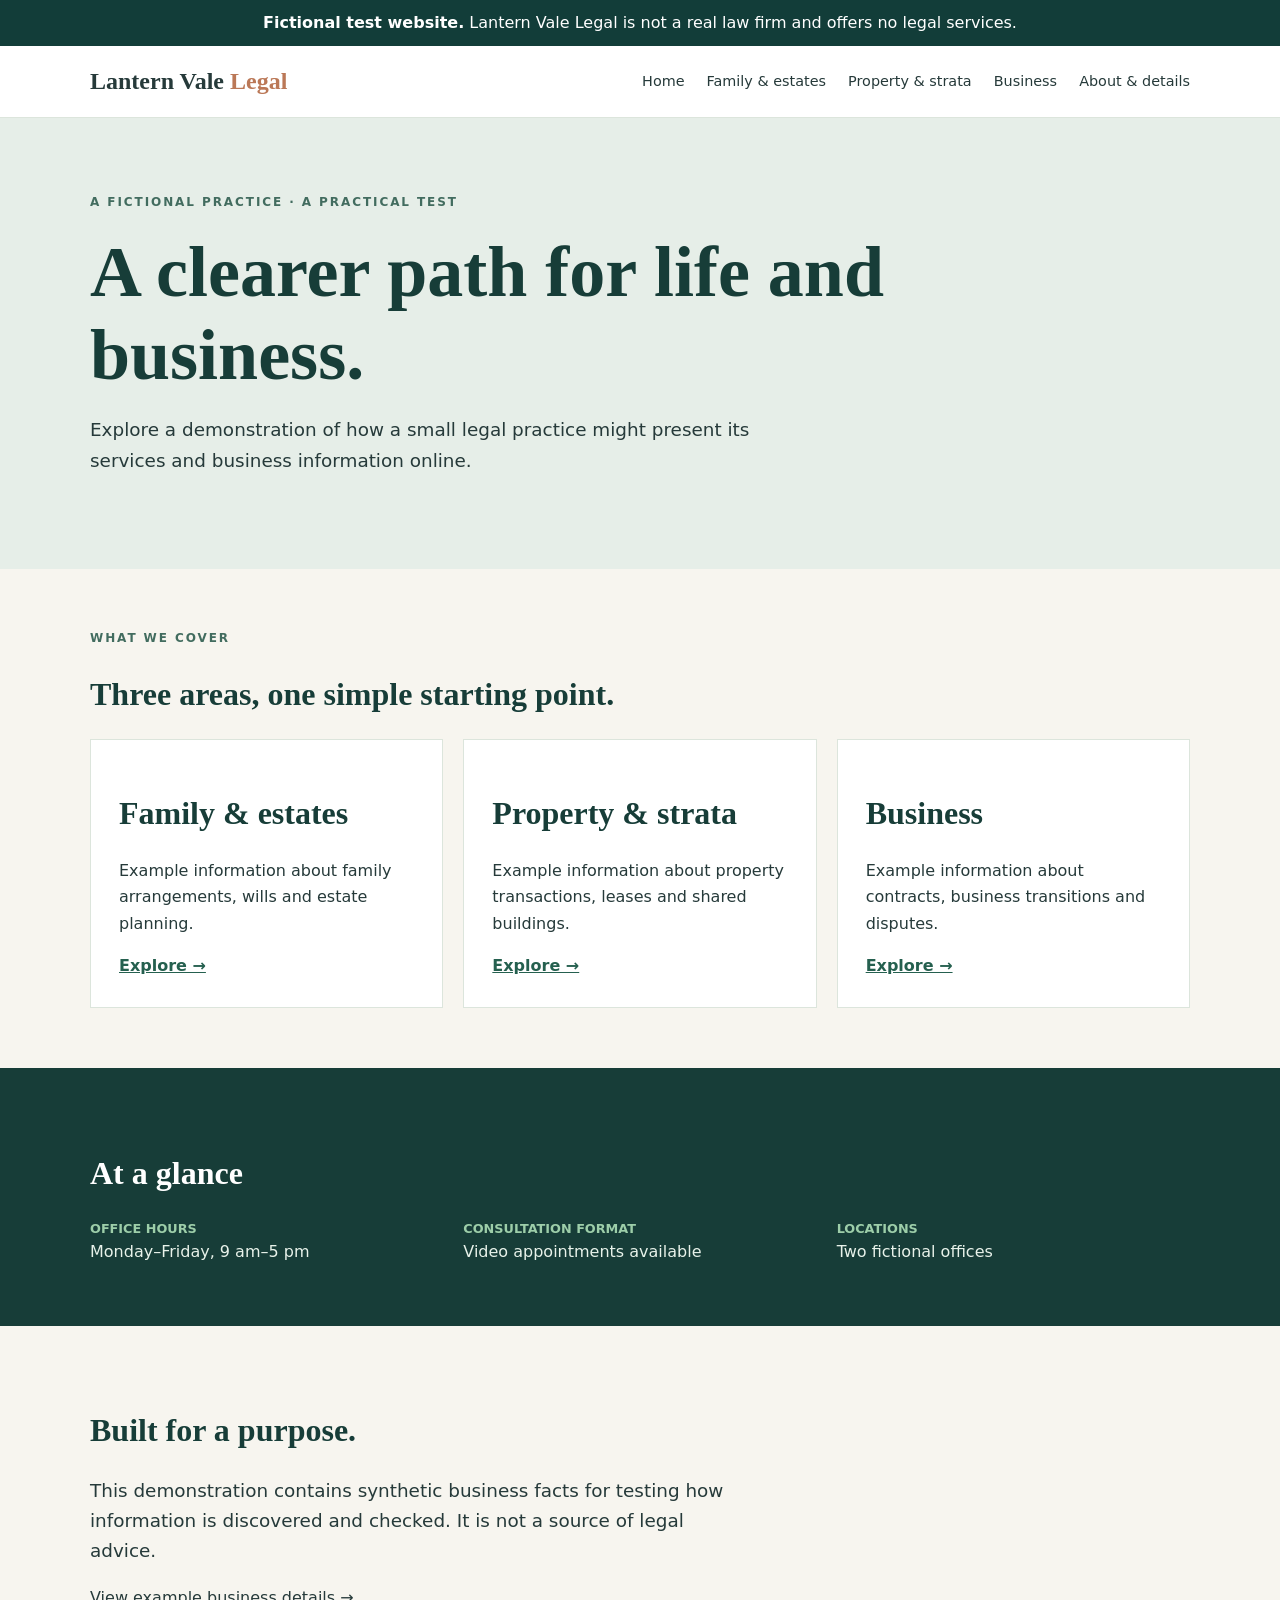
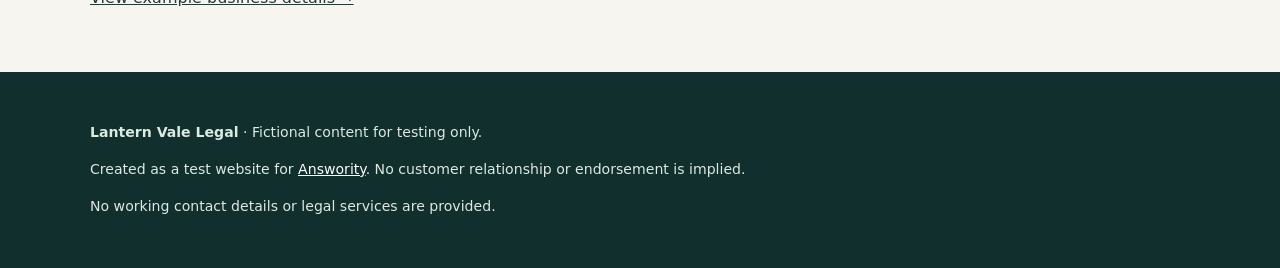
==== index.html @ 18ec0c07 "Add files via upload" ====
<!doctype html><html lang="en"><head><meta charset="utf-8"><meta name="viewport" content="width=device-width,initial-scale=1"><meta name="description" content="A fictional legal-services website for Answority testing. No legal services are offered."><title>Home | Lantern Vale Legal</title><link rel="stylesheet" href="style.css"></head><body><div class="notice"><strong>Fictional test website.</strong> Lantern Vale Legal is not a real law firm and offers no legal services.</div><header><div class="wrap nav"><a class="brand" href="index.html">Lantern Vale <span>Legal</span></a><nav aria-label="Main navigation"><a href="index.html">Home</a><a href="family-estates.html">Family &amp; estates</a><a href="property.html">Property &amp; strata</a><a href="business.html">Business</a><a href="about.html">About &amp; details</a></nav></div></header><main><section class="hero"><div class="wrap"><div class="eyebrow">A fictional practice · A practical test</div><h1>A clearer path for life and business.</h1><p class="lead">Explore a demonstration of how a small legal practice might present its services and business information online.</p></div></section><section class="section wrap"><div class="eyebrow">What we cover</div><h2>Three areas, one simple starting point.</h2><div class="grid"><article class="card"><h2>Family &amp; estates</h2><p>Example information about family arrangements, wills and estate planning.</p><a href="family-estates.html">Explore →</a></article><article class="card"><h2>Property &amp; strata</h2><p>Example information about property transactions, leases and shared buildings.</p><a href="property.html">Explore →</a></article><article class="card"><h2>Business</h2><p>Example information about contracts, business transitions and disputes.</p><a href="business.html">Explore →</a></article></div></section><section class="section band"><div class="wrap"><h2>At a glance</h2><div class="facts"><div><strong>Office hours</strong>Monday–Friday, 9 am–5 pm</div><div><strong>Consultation format</strong>Video appointments available</div><div><strong>Locations</strong>Two fictional offices</div></div></div></section><section class="section wrap"><h2>Built for a purpose.</h2><p class="lead">This demonstration contains synthetic business facts for testing how information is discovered and checked. It is not a source of legal advice.</p><a href="about.html">View example business details →</a></section></main><footer><div class="wrap"><p><strong>Lantern Vale Legal</strong> · Fictional content for testing only.</p><p>Created as a test website for <a href="https://answority.com/">Answority</a>. No customer relationship or endorsement is implied.</p><p>No working contact details or legal services are provided.</p></div></footer></body></html>
---- style.css ----
*{box-sizing:border-box}body{margin:0;background:#f7f5ef;color:#263a3a;font:16px/1.65 system-ui,sans-serif}a{color:inherit}.notice{background:#123d39;color:white;text-align:center;padding:10px}.wrap{width:min(1100px,90%);margin:auto}header{background:white;border-bottom:1px solid #dce5dc}.nav{display:flex;align-items:center;justify-content:space-between;gap:20px;padding:22px 0;flex-wrap:wrap}.brand{font:700 1.5rem Georgia,serif;text-decoration:none}.brand span{color:#bb7857}nav{display:flex;gap:22px;flex-wrap:wrap}nav a{text-decoration:none;font-size:.9rem}nav a:hover{text-decoration:underline}.hero{background:#e6eee8;padding:75px 0}.eyebrow{text-transform:uppercase;letter-spacing:.16em;font-size:.75rem;font-weight:700;color:#426c5f}h1,h2,h3{font-family:Georgia,serif;line-height:1.15;color:#173d38}h1{font-size:clamp(2.5rem,6vw,4.5rem);max-width:800px;margin:18px 0}h2{font-size:2rem}.lead{max-width:660px;font-size:1.15rem}.button{display:inline-block;background:#17483f;color:white;padding:13px 20px;text-decoration:none}.section{padding:60px 0}.grid{display:grid;grid-template-columns:repeat(3,1fr);gap:20px}.card{background:white;border:1px solid #dce5dc;padding:28px}.card a{color:#25604f;font-weight:700}.band{background:#173d38;color:#e8f2ea}.band h2{color:white}.facts{display:grid;grid-template-columns:repeat(3,1fr);gap:20px}.facts strong{display:block;color:#9dcea9;font-size:.8rem;text-transform:uppercase}footer{background:#102f2d;color:#dceae1;padding:35px 0;font-size:.88rem}footer a{color:white}@media(max-width:700px){.grid,.facts{grid-template-columns:1fr}.hero{padding:52px 0}.section{padding:42px 0}.nav{align-items:flex-start;flex-direction:column}nav{gap:12px 18px}}
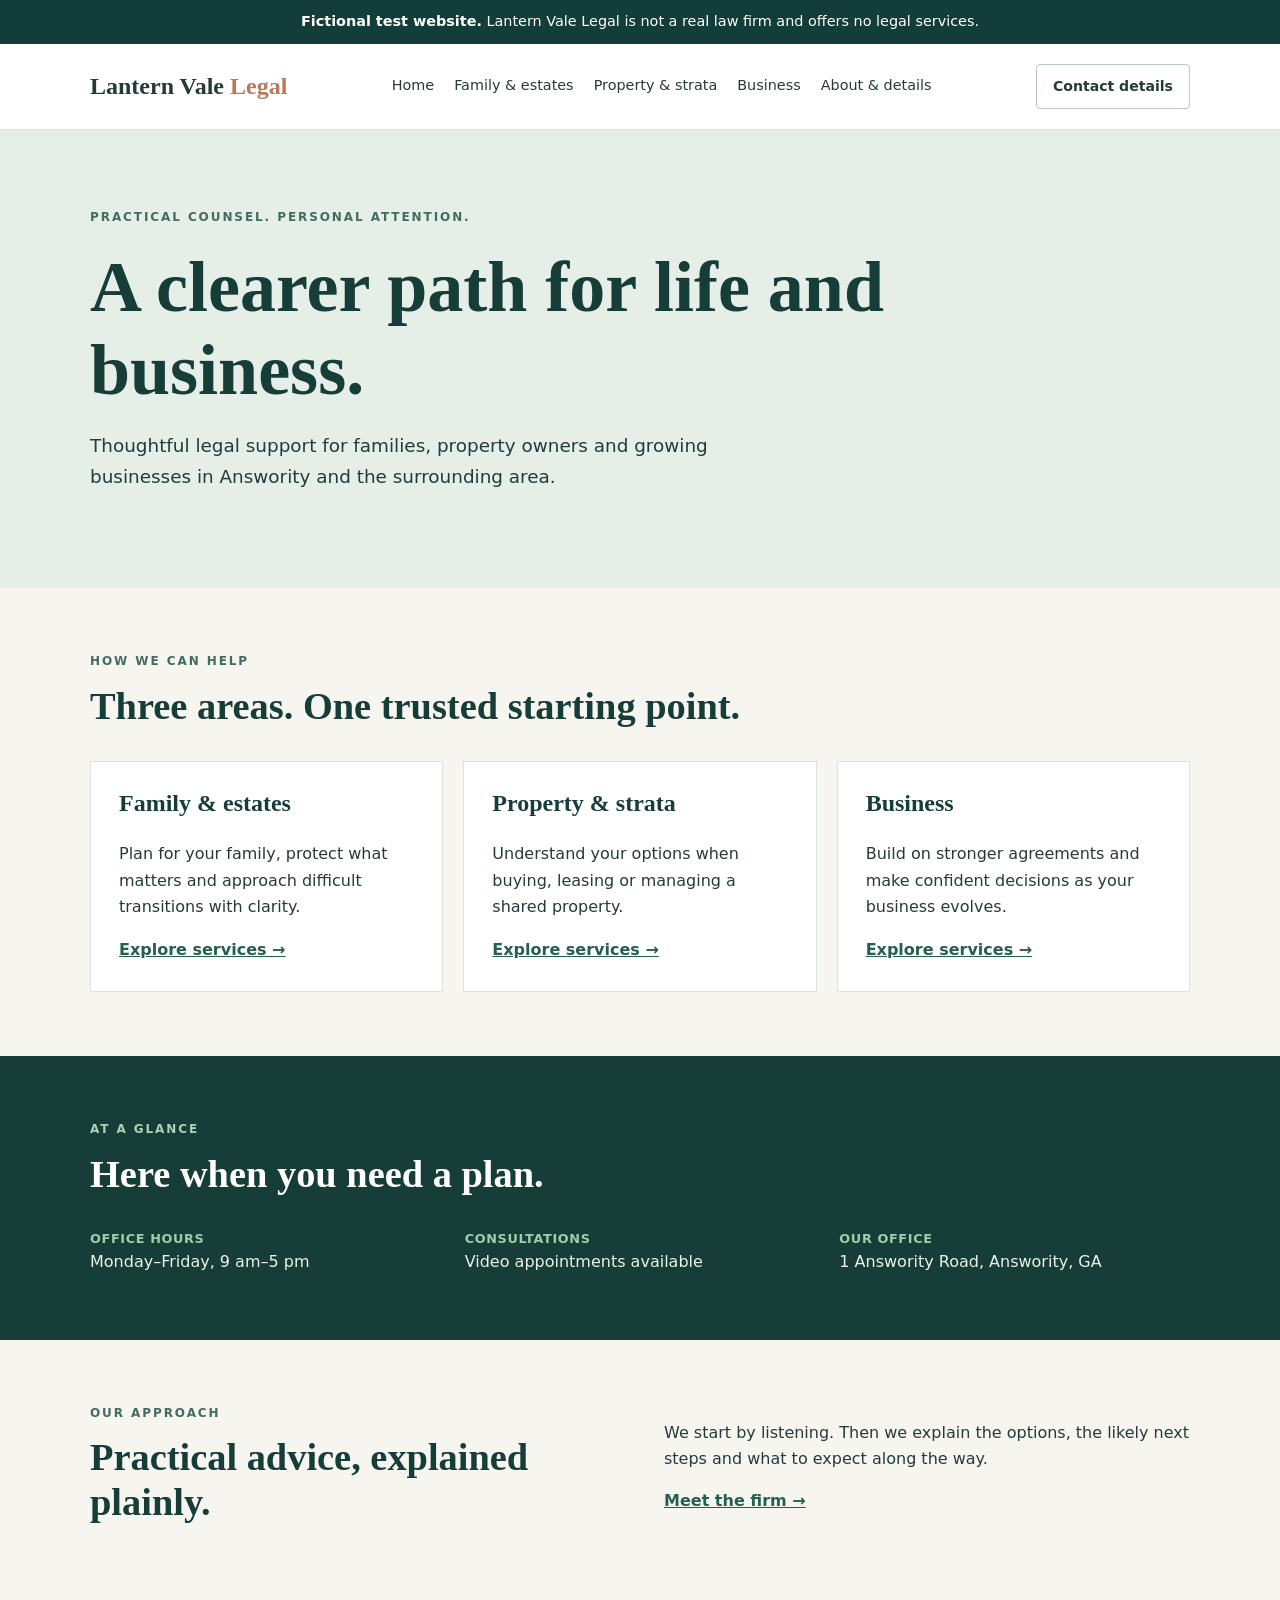
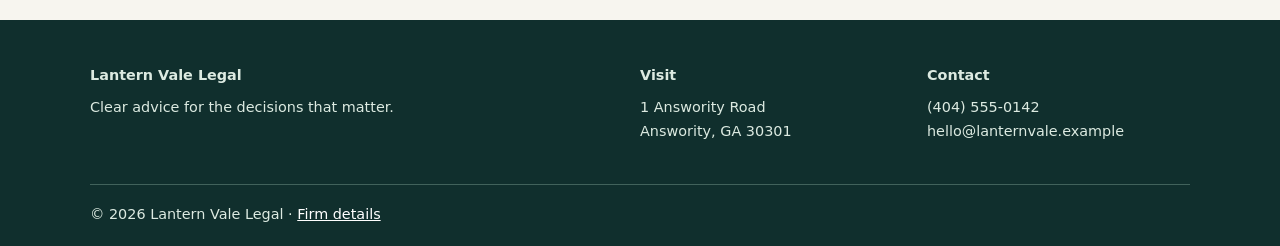
==== commit b0aeba74: "Refresh fictional legal website for observation testing" ====
--- a/index.html
+++ b/index.html
@@ -1 +1,2 @@
-<!doctype html><html lang="en"><head><meta charset="utf-8"><meta name="viewport" content="width=device-width,initial-scale=1"><meta name="description" content="A fictional legal-services website for Answority testing. No legal services are offered."><title>Home | Lantern Vale Legal</title><link rel="stylesheet" href="style.css"></head><body><div class="notice"><strong>Fictional test website.</strong> Lantern Vale Legal is not a real law firm and offers no legal services.</div><header><div class="wrap nav"><a class="brand" href="index.html">Lantern Vale <span>Legal</span></a><nav aria-label="Main navigation"><a href="index.html">Home</a><a href="family-estates.html">Family &amp; estates</a><a href="property.html">Property &amp; strata</a><a href="business.html">Business</a><a href="about.html">About &amp; details</a></nav></div></header><main><section class="hero"><div class="wrap"><div class="eyebrow">A fictional practice · A practical test</div><h1>A clearer path for life and business.</h1><p class="lead">Explore a demonstration of how a small legal practice might present its services and business information online.</p></div></section><section class="section wrap"><div class="eyebrow">What we cover</div><h2>Three areas, one simple starting point.</h2><div class="grid"><article class="card"><h2>Family &amp; estates</h2><p>Example information about family arrangements, wills and estate planning.</p><a href="family-estates.html">Explore →</a></article><article class="card"><h2>Property &amp; strata</h2><p>Example information about property transactions, leases and shared buildings.</p><a href="property.html">Explore →</a></article><article class="card"><h2>Business</h2><p>Example information about contracts, business transitions and disputes.</p><a href="business.html">Explore →</a></article></div></section><section class="section band"><div class="wrap"><h2>At a glance</h2><div class="facts"><div><strong>Office hours</strong>Monday–Friday, 9 am–5 pm</div><div><strong>Consultation format</strong>Video appointments available</div><div><strong>Locations</strong>Two fictional offices</div></div></div></section><section class="section wrap"><h2>Built for a purpose.</h2><p class="lead">This demonstration contains synthetic business facts for testing how information is discovered and checked. It is not a source of legal advice.</p><a href="about.html">View example business details →</a></section></main><footer><div class="wrap"><p><strong>Lantern Vale Legal</strong> · Fictional content for testing only.</p><p>Created as a test website for <a href="https://answority.com/">Answority</a>. No customer relationship or endorsement is implied.</p><p>No working contact details or legal services are provided.</p></div></footer></body></html>+<!doctype html>
+<html lang="en"><head><meta charset="utf-8"><meta name="viewport" content="width=device-width,initial-scale=1"><meta name="description" content="Legal support for families, property owners and businesses."><title>Home | Lantern Vale Legal</title><link rel="stylesheet" href="style.css"></head><body><div class="notice"><strong>Fictional test website.</strong> Lantern Vale Legal is not a real law firm and offers no legal services.</div><header><div class="wrap nav"><a class="brand" href="index.html">Lantern Vale <span>Legal</span></a><nav aria-label="Main navigation"><a href="index.html">Home</a><a href="family-estates.html">Family &amp; estates</a><a href="property.html">Property &amp; strata</a><a href="business.html">Business</a><a href="about.html">About &amp; details</a></nav><a class="nav-cta" href="about.html#contact">Contact details</a></div></header><main><section class="hero"><div class="wrap"><div class="eyebrow">Practical counsel. Personal attention.</div><h1>A clearer path for life and business.</h1><p class="lead">Thoughtful legal support for families, property owners and growing businesses in Answority and the surrounding area.</p></div></section><section class="section wrap"><div class="eyebrow">How we can help</div><h2>Three areas. One trusted starting point.</h2><div class="grid"><article class="card"><h3>Family & estates</h3><p>Plan for your family, protect what matters and approach difficult transitions with clarity.</p><a href="family-estates.html">Explore services →</a></article><article class="card"><h3>Property & strata</h3><p>Understand your options when buying, leasing or managing a shared property.</p><a href="property.html">Explore services →</a></article><article class="card"><h3>Business</h3><p>Build on stronger agreements and make confident decisions as your business evolves.</p><a href="business.html">Explore services →</a></article></div></section><section class="section band"><div class="wrap"><div class="eyebrow">At a glance</div><h2>Here when you need a plan.</h2><div class="facts"><div><strong>Office hours</strong>Monday–Friday, 9 am–5 pm</div><div><strong>Consultations</strong>Video appointments available</div><div><strong>Our office</strong>1 Answority Road, Answority, GA</div></div></div></section><section class="section wrap split"><div><div class="eyebrow">Our approach</div><h2>Practical advice, explained plainly.</h2></div><div><p>We start by listening. Then we explain the options, the likely next steps and what to expect along the way.</p><a href="about.html">Meet the firm →</a></div></section></main><footer><div class="wrap footer-grid"><div><strong>Lantern Vale Legal</strong><p>Clear advice for the decisions that matter.</p></div><div><strong>Visit</strong><p>1 Answority Road<br>Answority, GA 30301</p></div><div><strong>Contact</strong><p>(404) 555-0142<br>hello@lanternvale.example</p></div></div><div class="wrap footer-bottom">© 2026 Lantern Vale Legal · <a href="about.html">Firm details</a></div></footer></body></html>
--- a/style.css
+++ b/style.css
@@ -1 +1 @@
-*{box-sizing:border-box}body{margin:0;background:#f7f5ef;color:#263a3a;font:16px/1.65 system-ui,sans-serif}a{color:inherit}.notice{background:#123d39;color:white;text-align:center;padding:10px}.wrap{width:min(1100px,90%);margin:auto}header{background:white;border-bottom:1px solid #dce5dc}.nav{display:flex;align-items:center;justify-content:space-between;gap:20px;padding:22px 0;flex-wrap:wrap}.brand{font:700 1.5rem Georgia,serif;text-decoration:none}.brand span{color:#bb7857}nav{display:flex;gap:22px;flex-wrap:wrap}nav a{text-decoration:none;font-size:.9rem}nav a:hover{text-decoration:underline}.hero{background:#e6eee8;padding:75px 0}.eyebrow{text-transform:uppercase;letter-spacing:.16em;font-size:.75rem;font-weight:700;color:#426c5f}h1,h2,h3{font-family:Georgia,serif;line-height:1.15;color:#173d38}h1{font-size:clamp(2.5rem,6vw,4.5rem);max-width:800px;margin:18px 0}h2{font-size:2rem}.lead{max-width:660px;font-size:1.15rem}.button{display:inline-block;background:#17483f;color:white;padding:13px 20px;text-decoration:none}.section{padding:60px 0}.grid{display:grid;grid-template-columns:repeat(3,1fr);gap:20px}.card{background:white;border:1px solid #dce5dc;padding:28px}.card a{color:#25604f;font-weight:700}.band{background:#173d38;color:#e8f2ea}.band h2{color:white}.facts{display:grid;grid-template-columns:repeat(3,1fr);gap:20px}.facts strong{display:block;color:#9dcea9;font-size:.8rem;text-transform:uppercase}footer{background:#102f2d;color:#dceae1;padding:35px 0;font-size:.88rem}footer a{color:white}@media(max-width:700px){.grid,.facts{grid-template-columns:1fr}.hero{padding:52px 0}.section{padding:42px 0}.nav{align-items:flex-start;flex-direction:column}nav{gap:12px 18px}}+*{box-sizing:border-box}html{scroll-behavior:smooth}body{margin:0;background:#f7f5ef;color:#253b39;font:16px/1.65 system-ui,sans-serif}a{color:inherit}.notice{background:#123d39;color:#fff;text-align:center;padding:10px 18px;font-size:.9rem}.wrap{width:min(1100px,90%);margin:auto}header{background:#fff;border-bottom:1px solid #dce5dc}.nav{display:flex;align-items:center;justify-content:space-between;gap:20px;padding:20px 0;flex-wrap:wrap}.brand{font:700 1.5rem Georgia,serif;text-decoration:none}.brand span{color:#bb7857}nav{display:flex;gap:20px;flex-wrap:wrap}nav a{text-decoration:none;font-size:.9rem}nav a:hover,nav a:focus-visible{text-decoration:underline}.nav-cta{padding:10px 16px;border:1px solid #b8c9be;border-radius:4px;text-decoration:none;font-weight:600;font-size:.88rem}.hero{background:#e6eee8;padding:78px 0}.eyebrow{text-transform:uppercase;letter-spacing:.16em;font-size:.75rem;font-weight:700;color:#426c5f}h1,h2,h3{font-family:Georgia,serif;line-height:1.16;color:#173d38}h1{font-size:clamp(2.5rem,6vw,4.5rem);max-width:800px;margin:18px 0}h2{font-size:clamp(2rem,3vw,2.7rem);margin-top:12px}h3{font-size:1.5rem}.lead{max-width:700px;font-size:1.15rem}.section{padding:64px 0}.grid{display:grid;grid-template-columns:repeat(3,1fr);gap:20px}.card{background:#fff;border:1px solid #dce5dc;padding:28px}.card h3{margin-top:0}.card a,.callout a,.split a{color:#25604f;font-weight:700}.band{background:#173d38;color:#e8f2ea}.band h2{color:#fff}.band .eyebrow{color:#acd0b7}.facts{display:grid;grid-template-columns:repeat(3,1fr);gap:24px}.facts strong{display:block;color:#9dcea9;font-size:.8rem;text-transform:uppercase;letter-spacing:.05em}.facts.dark strong{color:#426c5f}.split{display:grid;grid-template-columns:1fr 1fr;gap:48px}.callout{margin-top:36px;padding:30px;background:#e6eee8}.callout h2{font-size:2rem}footer{background:#102f2d;color:#dceae1;padding:44px 0 20px;font-size:.9rem}.footer-grid{display:grid;grid-template-columns:2fr 1fr 1fr;gap:24px}.footer-grid p{margin:.5rem 0}.footer-bottom{margin-top:32px;padding-top:18px;border-top:1px solid #41625b}footer a{color:#fff}@media(max-width:800px){.nav{align-items:flex-start}.nav-cta{display:none}}@media(max-width:700px){.grid,.facts,.split,.footer-grid{grid-template-columns:1fr}.hero{padding:52px 0}.section{padding:42px 0}.nav{flex-direction:column}nav{gap:12px 18px}.split{gap:12px}}
